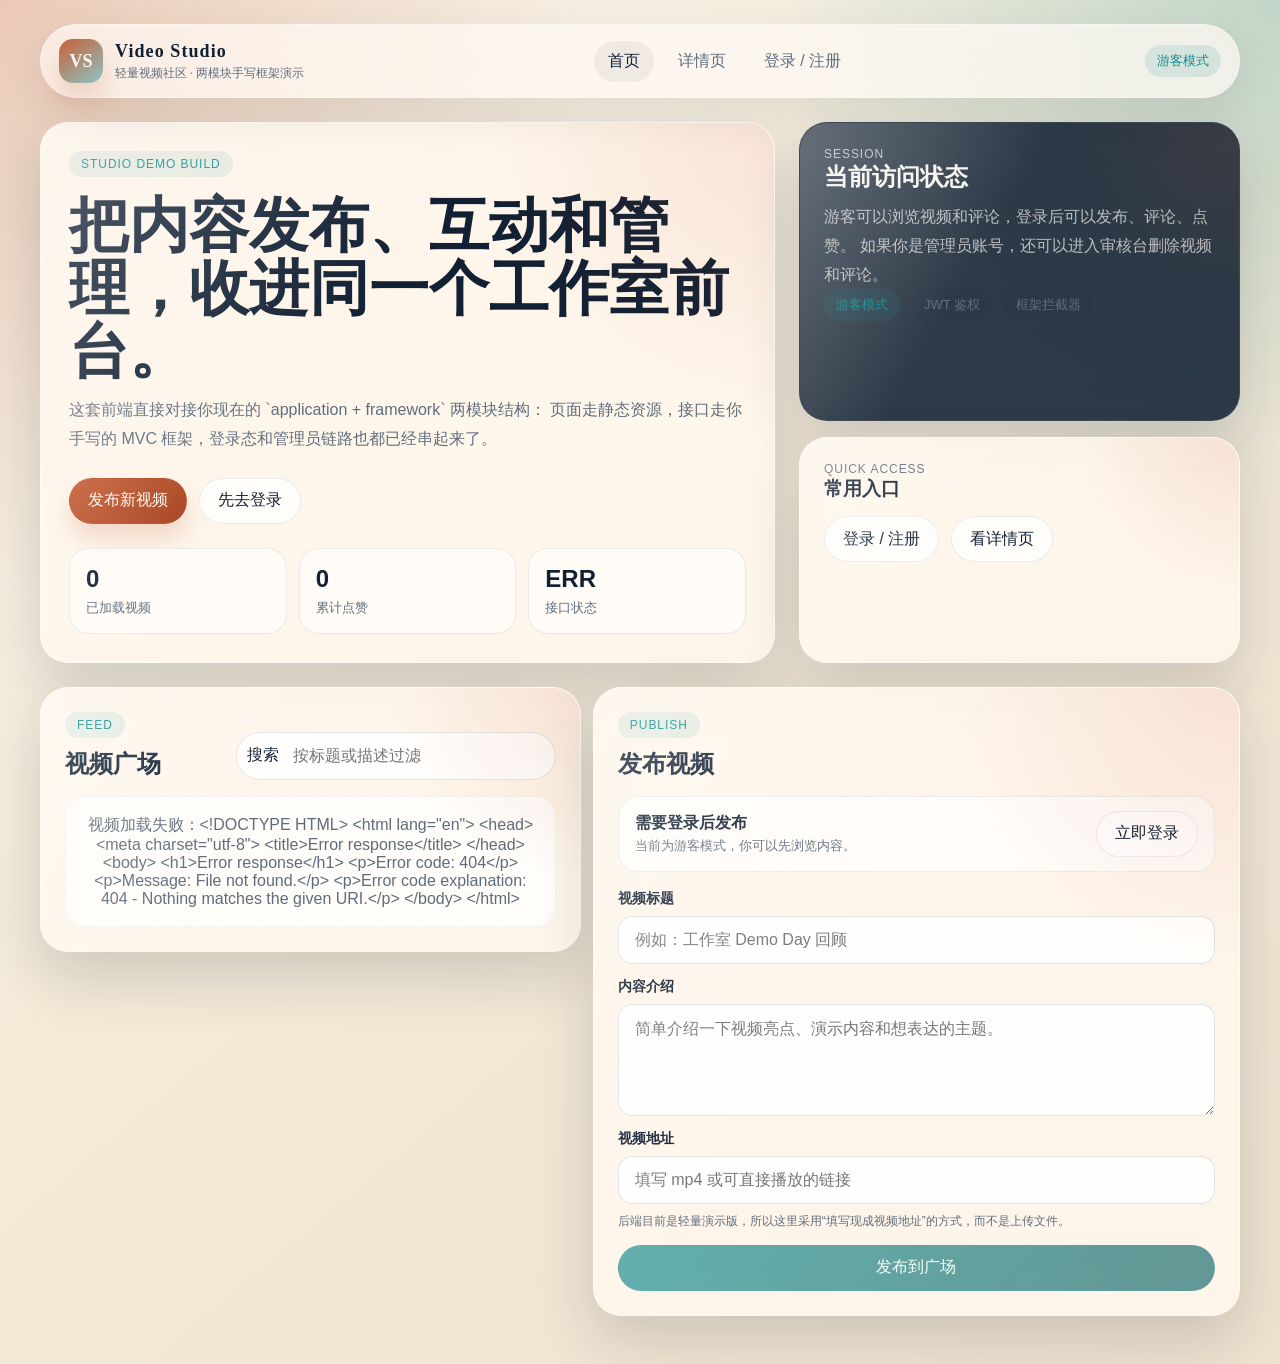
==== application/src/main/webapp/index.html @ 34a75f6a "手写mybatis，springboot，springmvc完成" ====
<!DOCTYPE html>
<html lang="zh-CN">
<head>
    <meta charset="UTF-8">
    <meta name="viewport" content="width=device-width, initial-scale=1.0">
    <title>Video Studio | 创作者工作台</title>
    <link rel="stylesheet" href="./assets/css/app.css">
</head>
<body>
<div class="page-shell">
    <header class="topbar">
        <a class="brand" href="./index.html">
            <div class="brand-mark">VS</div>
            <div class="brand-copy">
                <strong>Video Studio</strong>
                <span>轻量视频社区 · 两模块手写框架演示</span>
            </div>
        </a>
        <nav class="nav-links">
            <a class="nav-link is-active" href="./index.html">首页</a>
            <a class="nav-link" href="./video-detail.html?id=1">详情页</a>
            <a class="nav-link hidden" href="./admin.html" data-admin-only>管理台</a>
            <a class="nav-link" href="./auth.html" data-guest-only>登录 / 注册</a>
        </nav>
        <div class="nav-actions">
            <span class="pill" data-session-label>游客模式</span>
            <button class="btn btn-ghost hidden" type="button" data-logout data-user-only>退出登录</button>
        </div>
    </header>

    <section class="hero">
        <article class="hero-panel">
            <span class="hero-kicker">Studio Demo Build</span>
            <h1>把内容发布、互动和管理，收进同一个工作室前台。</h1>
            <p>
                这套前端直接对接你现在的 `application + framework` 两模块结构：
                页面走静态资源，接口走你手写的 MVC 框架，登录态和管理员链路也都已经串起来了。
            </p>
            <div class="hero-actions">
                <a class="btn btn-primary" href="#publish-panel">发布新视频</a>
                <a class="btn btn-secondary" href="./auth.html" data-guest-only>先去登录</a>
                <a class="btn btn-secondary hidden" href="./admin.html" data-admin-only>进入管理台</a>
            </div>
            <div class="hero-stats">
                <div class="stat-chip">
                    <strong id="hero-video-count">0</strong>
                    <span>已加载视频</span>
                </div>
                <div class="stat-chip">
                    <strong id="hero-like-count">0</strong>
                    <span>累计点赞</span>
                </div>
                <div class="stat-chip">
                    <strong id="hero-health">...</strong>
                    <span>接口状态</span>
                </div>
            </div>
        </article>

        <aside class="hero-side">
            <section class="panel panel-dark">
                <div class="eyebrow">Session</div>
                <h2>当前访问状态</h2>
                <p class="muted">
                    游客可以浏览视频和评论，登录后可以发布、评论、点赞。
                    如果你是管理员账号，还可以进入审核台删除视频和评论。
                </p>
                <div class="tag-row">
                    <span class="pill" data-session-label>游客模式</span>
                    <span class="tag">JWT 鉴权</span>
                    <span class="tag">框架拦截器</span>
                </div>
            </section>

            <section class="panel">
                <div class="eyebrow">Quick Access</div>
                <h3>常用入口</h3>
                <div class="stack-actions" style="margin-top: 14px;">
                    <a class="btn btn-secondary" href="./auth.html">登录 / 注册</a>
                    <a class="btn btn-secondary" href="./video-detail.html?id=1">看详情页</a>
                    <a class="btn btn-secondary hidden" href="./admin.html" data-admin-only>内容审核</a>
                </div>
            </section>
        </aside>
    </section>

    <section class="content-grid columns-2">
        <section class="panel">
            <div class="section-head">
                <div>
                    <span class="section-kicker">Feed</span>
                    <h2>视频广场</h2>
                </div>
                <div class="search-bar" style="min-width: min(100%, 320px);">
                    <span>搜索</span>
                    <input id="search-input" type="text" placeholder="按标题或描述过滤">
                </div>
            </div>
            <div id="video-grid" class="video-grid"></div>
        </section>

        <aside id="publish-panel" class="panel">
            <div class="section-head">
                <div>
                    <span class="section-kicker">Publish</span>
                    <h2>发布视频</h2>
                </div>
            </div>
            <div class="status-banner">
                <div>
                    <strong id="publish-status-title">需要登录后发布</strong>
                    <span id="publish-status-text">当前为游客模式，你可以先浏览内容。</span>
                </div>
                <a class="btn btn-secondary" href="./auth.html" data-guest-only>立即登录</a>
            </div>
            <form id="publish-form" class="field-grid" style="margin-top: 18px;">
                <div class="field">
                    <label for="video-title">视频标题</label>
                    <input id="video-title" name="title" type="text" maxlength="60" placeholder="例如：工作室 Demo Day 回顾">
                </div>
                <div class="field">
                    <label for="video-description">内容介绍</label>
                    <textarea id="video-description" name="description" placeholder="简单介绍一下视频亮点、演示内容和想表达的主题。"></textarea>
                </div>
                <div class="field">
                    <label for="video-url">视频地址</label>
                    <input id="video-url" name="videoUrl" type="url" placeholder="填写 mp4 或可直接播放的链接">
                    <span class="field-hint">后端目前是轻量演示版，所以这里采用“填写现成视频地址”的方式，而不是上传文件。</span>
                </div>
                <button class="btn btn-accent" type="submit">发布到广场</button>
            </form>
        </aside>
    </section>
</div>

<script src="./assets/js/app.js"></script>
<script>
    (function () {
        const state = {
            videos: []
        };

        const videoGrid = document.getElementById("video-grid");
        const searchInput = document.getElementById("search-input");
        const publishForm = document.getElementById("publish-form");

        function renderVideoList() {
            const keyword = searchInput.value.trim().toLowerCase();
            const filtered = state.videos.filter(function (video) {
                const title = String(video.title || "").toLowerCase();
                const description = String(video.description || "").toLowerCase();
                return !keyword || title.includes(keyword) || description.includes(keyword);
            });

            document.getElementById("hero-video-count").textContent = filtered.length;
            document.getElementById("hero-like-count").textContent = filtered.reduce(function (sum, item) {
                return sum + Number(item.likeCount || 0);
            }, 0);

            if (!filtered.length) {
                videoGrid.innerHTML = '<div class="empty-state">没有匹配到视频，换个关键词试试。</div>';
                return;
            }

            videoGrid.innerHTML = filtered.map(function (video, index) {
                return '' +
                    '<article class="video-card">' +
                    '  <div class="video-cover"><span>Scene ' + String(index + 1).padStart(2, "0") + '</span></div>' +
                    '  <div class="video-body">' +
                    '    <h3 class="video-title">' + StudioApp.escapeHtml(video.title || "未命名视频") + '</h3>' +
                    '    <p class="video-desc">' + StudioApp.escapeHtml(video.description || "创作者暂时没有补充介绍。") + '</p>' +
                    '    <div class="meta-row" style="margin-top: 14px;">' +
                    '      <span class="tag">UP #' + StudioApp.escapeHtml(video.uploaderId || "-") + '</span>' +
                    '      <span class="tag">点赞 ' + StudioApp.formatCount(video.likeCount) + '</span>' +
                    '    </div>' +
                    '    <div class="video-footer">' +
                    '      <span class="metric">ID ' + StudioApp.escapeHtml(video.id) + '</span>' +
                    '      <a class="btn btn-secondary" href="./video-detail.html?id=' + encodeURIComponent(video.id) + '">查看详情</a>' +
                    '    </div>' +
                    '  </div>' +
                    '</article>';
            }).join("");
        }

        async function loadVideos() {
            videoGrid.innerHTML = '<div class="empty-state">正在载入视频列表...</div>';
            try {
                const videos = await StudioApp.request("api/videos/list");
                state.videos = Array.isArray(videos) ? videos : [];
                renderVideoList();
            } catch (error) {
                videoGrid.innerHTML = '<div class="empty-state">视频加载失败：' + StudioApp.escapeHtml(error.message) + '</div>';
            }
        }

        async function pingServer() {
            try {
                await StudioApp.request("api/system/ping");
                document.getElementById("hero-health").textContent = "OK";
            } catch (error) {
                document.getElementById("hero-health").textContent = "ERR";
            }
        }

        function syncPublishState() {
            const loggedIn = StudioApp.isLoggedIn();
            document.getElementById("publish-status-title").textContent = loggedIn ? "已登录，可直接发布" : "需要登录后发布";
            document.getElementById("publish-status-text").textContent = loggedIn
                ? "表单提交后会走你手写框架里的 /api/videos/publish 接口。"
                : "当前为游客模式，你可以先浏览内容。";
            Array.from(publishForm.elements).forEach(function (element) {
                if (element.tagName === "BUTTON") {
                    return;
                }
                element.disabled = !loggedIn;
            });
            publishForm.querySelector("button").disabled = !loggedIn;
        }

        publishForm.addEventListener("submit", async function (event) {
            event.preventDefault();
            if (!StudioApp.requireLogin("auth.html")) {
                return;
            }

            const submitButton = publishForm.querySelector("button");
            submitButton.disabled = true;
            submitButton.textContent = "发布中...";

            try {
                const formData = new FormData(publishForm);
                await StudioApp.request("api/videos/publish", {
                    method: "POST",
                    form: {
                        title: formData.get("title"),
                        description: formData.get("description"),
                        videoUrl: formData.get("videoUrl")
                    }
                });
                publishForm.reset();
                StudioApp.showToast("视频已发布到广场", "success");
                await loadVideos();
            } catch (error) {
                StudioApp.showToast(error.message, "error");
            } finally {
                submitButton.disabled = false;
                submitButton.textContent = "发布到广场";
            }
        });

        searchInput.addEventListener("input", renderVideoList);

        StudioApp.attachSessionUi();
        StudioApp.mountLogout();
        syncPublishState();
        loadVideos();
        pingServer();
    }());
</script>
</body>
</html>
---- application/src/main/webapp/assets/css/app.css ----
:root {
    --bg-ink: #0d1b2a;
    --bg-deep: #132238;
    --bg-soft: #f5efe4;
    --surface: rgba(255, 248, 237, 0.88);
    --surface-strong: rgba(255, 255, 255, 0.95);
    --surface-dark: rgba(14, 30, 48, 0.86);
    --line: rgba(16, 33, 52, 0.12);
    --line-strong: rgba(16, 33, 52, 0.2);
    --brand: #c45b31;
    --brand-strong: #a5401d;
    --accent: #0f8b8d;
    --accent-soft: #dbf5f5;
    --success: #157347;
    --danger: #ba3b46;
    --text: #112033;
    --text-muted: #5f6c7b;
    --shadow: 0 24px 60px rgba(13, 27, 42, 0.16);
    --radius-xl: 28px;
    --radius-lg: 20px;
    --radius-md: 14px;
    --radius-sm: 10px;
}

* {
    box-sizing: border-box;
}

html {
    scroll-behavior: smooth;
}

body {
    margin: 0;
    min-height: 100vh;
    color: var(--text);
    background:
        radial-gradient(circle at top left, rgba(196, 91, 49, 0.28), transparent 32%),
        radial-gradient(circle at top right, rgba(15, 139, 141, 0.22), transparent 28%),
        linear-gradient(140deg, #f8f4ea 0%, #f3ead8 44%, #efe2cf 100%);
    font-family: "Trebuchet MS", "Microsoft YaHei", "PingFang SC", sans-serif;
}

a {
    color: inherit;
    text-decoration: none;
}

button,
input,
textarea,
select {
    font: inherit;
}

button {
    cursor: pointer;
    border: 0;
}

img,
video {
    max-width: 100%;
    display: block;
}

.page-shell {
    width: min(1200px, calc(100% - 32px));
    margin: 0 auto;
    padding: 24px 0 48px;
}

.topbar {
    position: sticky;
    top: 16px;
    z-index: 10;
    display: flex;
    align-items: center;
    justify-content: space-between;
    gap: 16px;
    padding: 14px 18px;
    margin-bottom: 24px;
    border: 1px solid rgba(255, 255, 255, 0.4);
    border-radius: 999px;
    background: rgba(255, 250, 244, 0.72);
    backdrop-filter: blur(16px);
    box-shadow: 0 16px 40px rgba(13, 27, 42, 0.08);
}

.brand {
    display: flex;
    align-items: center;
    gap: 12px;
    font-family: "Georgia", "STZhongsong", serif;
}

.brand-mark {
    width: 44px;
    height: 44px;
    border-radius: 14px;
    background:
        linear-gradient(145deg, rgba(196, 91, 49, 0.96), rgba(122, 188, 190, 0.86));
    color: #fff7ef;
    display: grid;
    place-items: center;
    font-size: 18px;
    font-weight: 700;
    box-shadow: 0 16px 28px rgba(196, 91, 49, 0.22);
}

.brand-copy strong {
    display: block;
    font-size: 18px;
    letter-spacing: 0.06em;
}

.brand-copy span {
    display: block;
    margin-top: 3px;
    color: var(--text-muted);
    font-size: 12px;
}

.nav-links,
.nav-actions {
    display: flex;
    align-items: center;
    gap: 10px;
    flex-wrap: wrap;
}

.nav-link {
    padding: 10px 14px;
    border-radius: 999px;
    color: var(--text-muted);
    transition: all 0.25s ease;
}

.nav-link:hover,
.nav-link.is-active {
    color: var(--text);
    background: rgba(17, 32, 51, 0.06);
}

.hero {
    display: grid;
    grid-template-columns: minmax(0, 1.25fr) minmax(320px, 0.75fr);
    gap: 24px;
    margin-bottom: 24px;
}

.hero-panel,
.panel {
    position: relative;
    overflow: hidden;
    border: 1px solid rgba(255, 255, 255, 0.45);
    border-radius: var(--radius-xl);
    background: var(--surface);
    box-shadow: var(--shadow);
}

.hero-panel {
    padding: 28px;
}

.hero-panel::before,
.panel::before,
.auth-card::before {
    content: "";
    position: absolute;
    inset: 0;
    pointer-events: none;
    background:
        linear-gradient(120deg, rgba(255, 255, 255, 0.28), transparent 42%),
        radial-gradient(circle at top right, rgba(196, 91, 49, 0.12), transparent 32%);
}

.hero-kicker,
.section-kicker {
    display: inline-flex;
    align-items: center;
    gap: 8px;
    padding: 6px 12px;
    border-radius: 999px;
    background: rgba(15, 139, 141, 0.1);
    color: var(--accent);
    font-size: 12px;
    letter-spacing: 0.08em;
    text-transform: uppercase;
}

.hero h1 {
    margin: 18px 0 12px;
    font-family: "Georgia", "STZhongsong", serif;
    font-size: clamp(34px, 5vw, 60px);
    line-height: 1.05;
}

.hero p {
    margin: 0;
    max-width: 44rem;
    color: var(--text-muted);
    font-size: 16px;
    line-height: 1.8;
}

.hero-actions,
.inline-actions,
.stack-actions {
    display: flex;
    align-items: center;
    gap: 12px;
    flex-wrap: wrap;
}

.hero-actions {
    margin-top: 24px;
}

.hero-stats {
    display: grid;
    grid-template-columns: repeat(3, minmax(0, 1fr));
    gap: 12px;
    margin-top: 24px;
}

.stat-chip,
.mini-card,
.metric-card {
    padding: 16px;
    border-radius: var(--radius-lg);
    background: rgba(255, 255, 255, 0.62);
    border: 1px solid rgba(17, 32, 51, 0.08);
}

.stat-chip strong,
.metric-card strong {
    display: block;
    font-size: 24px;
}

.stat-chip span,
.metric-card span,
.mini-card span {
    display: block;
    margin-top: 6px;
    color: var(--text-muted);
    font-size: 13px;
}

.hero-side {
    display: grid;
    gap: 16px;
}

.panel {
    padding: 24px;
}

.panel-dark {
    background: var(--surface-dark);
    color: #f6f3ee;
    border-color: rgba(255, 255, 255, 0.08);
}

.panel-dark .muted,
.panel-dark .eyebrow,
.panel-dark .field-hint {
    color: rgba(246, 243, 238, 0.72);
}

.eyebrow {
    color: var(--text-muted);
    text-transform: uppercase;
    letter-spacing: 0.08em;
    font-size: 12px;
}

.panel h2,
.panel h3,
.auth-card h1,
.auth-card h2 {
    margin: 0 0 10px;
    font-family: "Georgia", "STZhongsong", serif;
}

.muted {
    color: var(--text-muted);
    line-height: 1.7;
}

.btn {
    display: inline-flex;
    align-items: center;
    justify-content: center;
    gap: 8px;
    min-height: 46px;
    padding: 0 18px;
    border-radius: 999px;
    border: 1px solid transparent;
    transition: transform 0.2s ease, box-shadow 0.2s ease, background 0.2s ease;
}

.btn:hover {
    transform: translateY(-1px);
}

.btn-primary {
    color: #fff8f0;
    background: linear-gradient(135deg, var(--brand), var(--brand-strong));
    box-shadow: 0 14px 24px rgba(196, 91, 49, 0.22);
}

.btn-secondary {
    color: var(--text);
    background: rgba(255, 255, 255, 0.75);
    border-color: rgba(17, 32, 51, 0.08);
}

.btn-ghost {
    color: var(--text-muted);
    background: transparent;
    border-color: rgba(17, 32, 51, 0.12);
}

.btn-accent {
    color: #f5ffff;
    background: linear-gradient(135deg, #0f8b8d, #106466);
    box-shadow: 0 14px 24px rgba(15, 139, 141, 0.2);
}

.btn-danger {
    color: #fff7f7;
    background: linear-gradient(135deg, #cf4652, #91242d);
    box-shadow: 0 14px 24px rgba(186, 59, 70, 0.2);
}

.btn:disabled {
    opacity: 0.65;
    cursor: not-allowed;
    transform: none;
    box-shadow: none;
}

.tag-row,
.meta-row,
.toolbar,
.split-row,
.content-grid,
.stats-grid,
.admin-grid,
.comment-toolbar {
    display: flex;
    gap: 12px;
    flex-wrap: wrap;
}

.tag {
    display: inline-flex;
    align-items: center;
    gap: 6px;
    padding: 7px 12px;
    border-radius: 999px;
    background: rgba(17, 32, 51, 0.06);
    color: var(--text-muted);
    font-size: 13px;
}

.pill {
    display: inline-flex;
    align-items: center;
    gap: 8px;
    padding: 7px 12px;
    border-radius: 999px;
    background: rgba(15, 139, 141, 0.12);
    color: var(--accent);
    font-size: 13px;
}

.pill.admin {
    background: rgba(196, 91, 49, 0.12);
    color: var(--brand-strong);
}

.section-head {
    display: flex;
    align-items: end;
    justify-content: space-between;
    gap: 16px;
    margin-bottom: 16px;
}

.section-head h2,
.section-head h3 {
    margin: 10px 0 0;
}

.content-grid {
    align-items: start;
}

.content-grid.columns-2 > *:first-child {
    flex: 1.2 1 0;
}

.content-grid.columns-2 > *:last-child {
    flex: 0.8 1 320px;
}

.video-grid {
    display: grid;
    grid-template-columns: repeat(auto-fit, minmax(250px, 1fr));
    gap: 16px;
}

.video-card,
.comment-card,
.admin-item,
.empty-state {
    border-radius: var(--radius-lg);
    background: rgba(255, 255, 255, 0.74);
    border: 1px solid rgba(17, 32, 51, 0.08);
}

.video-card {
    overflow: hidden;
}

.video-cover {
    height: 170px;
    padding: 18px;
    display: flex;
    align-items: end;
    background:
        linear-gradient(145deg, rgba(196, 91, 49, 0.95), rgba(15, 139, 141, 0.78)),
        linear-gradient(180deg, transparent, rgba(13, 27, 42, 0.36));
    color: #fff8f0;
}

.video-cover span {
    display: inline-flex;
    padding: 6px 10px;
    border-radius: 999px;
    background: rgba(255, 255, 255, 0.14);
    backdrop-filter: blur(6px);
    font-size: 12px;
    letter-spacing: 0.06em;
}

.video-body,
.comment-body,
.admin-body,
.empty-state {
    padding: 18px;
}

.video-title,
.comment-title,
.admin-title {
    margin: 0;
    font-size: 20px;
    line-height: 1.3;
}

.video-desc,
.comment-text,
.admin-desc {
    margin: 10px 0 0;
    color: var(--text-muted);
    line-height: 1.75;
    min-height: 3.5em;
}

.video-footer,
.comment-footer,
.admin-footer {
    display: flex;
    align-items: center;
    justify-content: space-between;
    gap: 10px;
    margin-top: 16px;
    flex-wrap: wrap;
}

.metric {
    display: inline-flex;
    align-items: center;
    gap: 6px;
    color: var(--text-muted);
    font-size: 13px;
}

.field-grid {
    display: grid;
    gap: 14px;
}

.field-grid.two-col {
    grid-template-columns: repeat(2, minmax(0, 1fr));
}

.field {
    display: grid;
    gap: 8px;
}

.field label {
    font-weight: 600;
    font-size: 14px;
}

.field input,
.field textarea,
.field select {
    width: 100%;
    padding: 14px 16px;
    border: 1px solid rgba(17, 32, 51, 0.12);
    border-radius: var(--radius-md);
    background: rgba(255, 255, 255, 0.86);
    color: var(--text);
    outline: none;
    transition: border-color 0.2s ease, box-shadow 0.2s ease, background 0.2s ease;
}

.field textarea {
    min-height: 112px;
    resize: vertical;
}

.field input:focus,
.field textarea:focus,
.field select:focus {
    border-color: rgba(15, 139, 141, 0.58);
    box-shadow: 0 0 0 4px rgba(15, 139, 141, 0.12);
    background: #fff;
}

.field-hint {
    color: var(--text-muted);
    font-size: 12px;
    line-height: 1.6;
}

.search-bar {
    display: flex;
    align-items: center;
    gap: 10px;
    padding: 8px 10px;
    border-radius: 999px;
    border: 1px solid rgba(17, 32, 51, 0.1);
    background: rgba(255, 255, 255, 0.84);
}

.search-bar input {
    flex: 1;
    border: 0;
    background: transparent;
    outline: none;
    padding: 6px 4px;
}

.video-stage {
    border-radius: var(--radius-xl);
    overflow: hidden;
    border: 1px solid rgba(255, 255, 255, 0.34);
    background: #091522;
    box-shadow: var(--shadow);
}

.video-stage video {
    width: 100%;
    min-height: 260px;
    background: #08111b;
}

.video-info {
    padding: 22px;
    background: linear-gradient(180deg, rgba(10, 24, 38, 0.96), rgba(16, 32, 51, 0.92));
    color: #f6f3ee;
}

.video-info .muted {
    color: rgba(246, 243, 238, 0.74);
}

.comment-list,
.admin-list {
    display: grid;
    gap: 14px;
}

.comment-card {
    position: relative;
    overflow: hidden;
}

.comment-card::after {
    content: "";
    position: absolute;
    inset: auto auto 0 0;
    width: 100%;
    height: 4px;
    background: linear-gradient(90deg, rgba(196, 91, 49, 0.75), rgba(15, 139, 141, 0.62));
}

.comment-author {
    display: flex;
    align-items: center;
    gap: 12px;
}

.avatar {
    width: 42px;
    height: 42px;
    border-radius: 14px;
    display: grid;
    place-items: center;
    color: #fff9f1;
    background: linear-gradient(145deg, #c45b31, #106466);
    font-weight: 700;
}

.auth-page {
    min-height: 100vh;
    display: grid;
    place-items: center;
    padding: 24px;
}

.auth-layout {
    width: min(1120px, 100%);
    display: grid;
    grid-template-columns: minmax(0, 1fr) minmax(380px, 460px);
    gap: 24px;
    align-items: stretch;
}

.auth-intro,
.auth-card {
    position: relative;
    overflow: hidden;
    border-radius: 32px;
    border: 1px solid rgba(255, 255, 255, 0.42);
    box-shadow: var(--shadow);
}

.auth-intro {
    padding: 32px;
    background:
        radial-gradient(circle at top right, rgba(196, 91, 49, 0.4), transparent 26%),
        linear-gradient(145deg, rgba(8, 24, 38, 0.96), rgba(14, 42, 58, 0.94));
    color: #f6f3ee;
}

.auth-intro h1 {
    margin: 18px 0 10px;
    font-size: clamp(34px, 5vw, 58px);
    line-height: 1.05;
}

.auth-intro p {
    max-width: 34rem;
    color: rgba(246, 243, 238, 0.78);
    line-height: 1.85;
}

.auth-card {
    padding: 28px;
    background: rgba(255, 249, 240, 0.92);
}

.tab-row {
    display: flex;
    gap: 8px;
    padding: 6px;
    border-radius: 999px;
    background: rgba(17, 32, 51, 0.06);
    margin-bottom: 18px;
}

.tab-btn {
    flex: 1;
    min-height: 44px;
    border-radius: 999px;
    background: transparent;
    color: var(--text-muted);
}

.tab-btn.is-active {
    color: var(--text);
    background: #fff;
    box-shadow: 0 8px 20px rgba(13, 27, 42, 0.08);
}

.form-panel {
    display: none;
}

.form-panel.is-active {
    display: block;
}

.empty-state {
    text-align: center;
    color: var(--text-muted);
    border-style: dashed;
}

.status-banner {
    display: flex;
    align-items: center;
    justify-content: space-between;
    gap: 12px;
    padding: 14px 16px;
    border-radius: var(--radius-lg);
    background: rgba(255, 255, 255, 0.72);
    border: 1px solid rgba(17, 32, 51, 0.08);
}

.status-banner strong {
    display: block;
}

.status-banner span {
    display: block;
    margin-top: 3px;
    color: var(--text-muted);
    font-size: 13px;
}

.toast-stack {
    position: fixed;
    right: 18px;
    bottom: 18px;
    z-index: 50;
    display: grid;
    gap: 10px;
}

.toast {
    min-width: 240px;
    max-width: 360px;
    padding: 14px 16px;
    border-radius: 16px;
    color: #fff8f0;
    background: rgba(16, 32, 51, 0.92);
    box-shadow: 0 20px 40px rgba(13, 27, 42, 0.28);
    animation: toast-rise 0.25s ease;
}

.toast.success {
    background: rgba(21, 115, 71, 0.92);
}

.toast.error {
    background: rgba(186, 59, 70, 0.94);
}

@keyframes toast-rise {
    from {
        opacity: 0;
        transform: translateY(8px);
    }
    to {
        opacity: 1;
        transform: translateY(0);
    }
}

.hidden {
    display: none !important;
}

@media (max-width: 980px) {
    .hero,
    .auth-layout,
    .content-grid.columns-2 {
        grid-template-columns: 1fr;
    }

    .hero-stats,
    .field-grid.two-col,
    .stats-grid {
        grid-template-columns: 1fr;
    }

    .topbar {
        position: static;
        border-radius: 24px;
    }
}

@media (max-width: 720px) {
    .page-shell {
        width: min(100% - 20px, 100%);
        padding-top: 16px;
    }

    .topbar,
    .section-head,
    .status-banner,
    .video-footer,
    .comment-footer,
    .admin-footer {
        flex-direction: column;
        align-items: stretch;
    }

    .hero-panel,
    .panel,
    .auth-intro,
    .auth-card {
        padding: 20px;
    }

    .hero h1,
    .auth-intro h1 {
        font-size: 34px;
    }
}
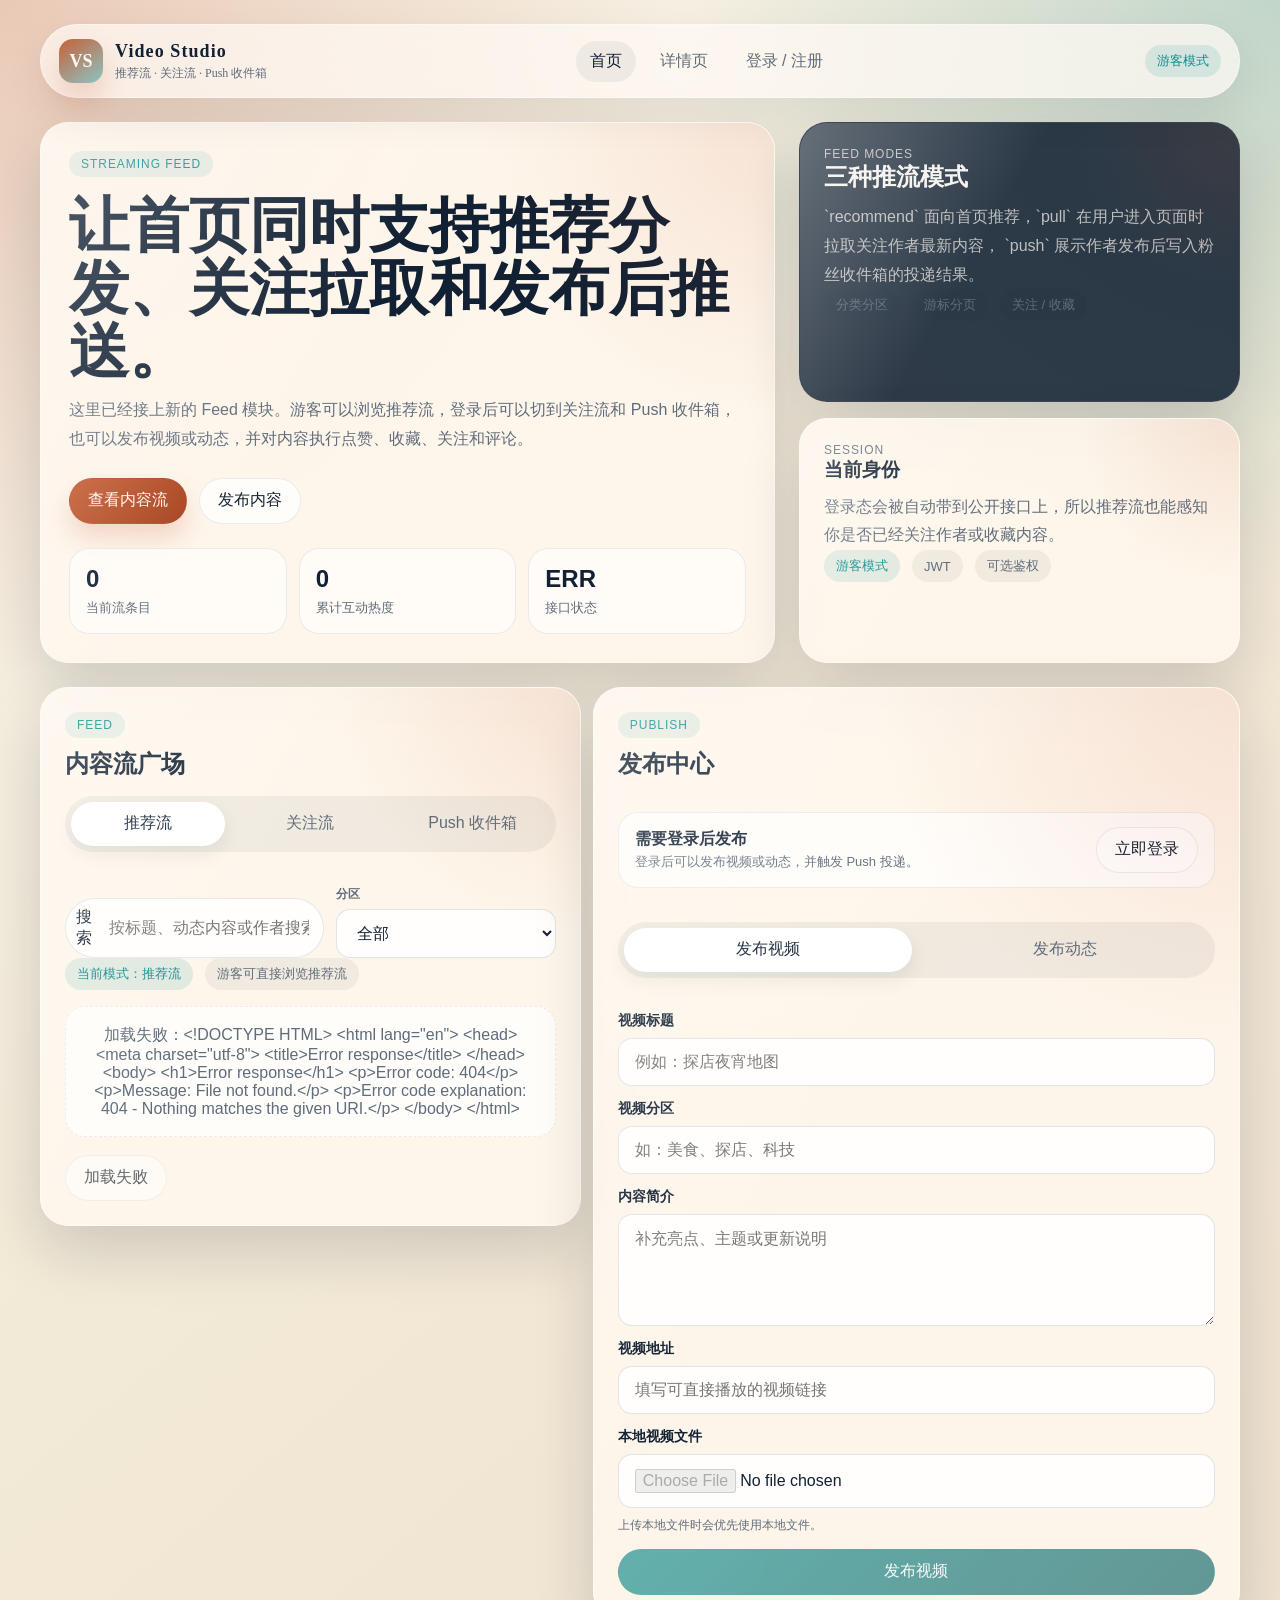
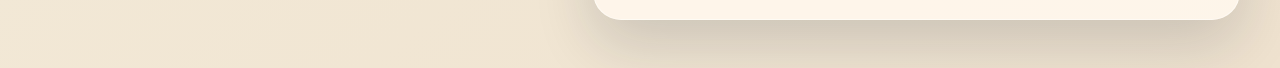
==== commit ca3fc937: "大概完成，还要打磨" ====
--- a/application/src/main/webapp/index.html
+++ b/application/src/main/webapp/index.html
@@ -3,7 +3,7 @@
 <head>
     <meta charset="UTF-8">
     <meta name="viewport" content="width=device-width, initial-scale=1.0">
-    <title>Video Studio | 创作者工作台</title>
+    <title>Video Studio | Feed 推流首页</title>
     <link rel="stylesheet" href="./assets/css/app.css">
 </head>
 <body>
@@ -13,12 +13,12 @@
             <div class="brand-mark">VS</div>
             <div class="brand-copy">
                 <strong>Video Studio</strong>
-                <span>轻量视频社区 · 两模块手写框架演示</span>
+                <span>推荐流 · 关注流 · Push 收件箱</span>
             </div>
         </a>
         <nav class="nav-links">
             <a class="nav-link is-active" href="./index.html">首页</a>
-            <a class="nav-link" href="./video-detail.html?id=1">详情页</a>
+            <a class="nav-link" href="./video-detail.html?id=1&type=video">详情页</a>
             <a class="nav-link hidden" href="./admin.html" data-admin-only>管理台</a>
             <a class="nav-link" href="./auth.html" data-guest-only>登录 / 注册</a>
         </nav>
@@ -30,25 +30,24 @@
 
     <section class="hero">
         <article class="hero-panel">
-            <span class="hero-kicker">Studio Demo Build</span>
-            <h1>把内容发布、互动和管理，收进同一个工作室前台。</h1>
+            <span class="hero-kicker">Streaming Feed</span>
+            <h1>让首页同时支持推荐分发、关注拉取和发布后推送。</h1>
             <p>
-                这套前端直接对接你现在的 `application + framework` 两模块结构：
-                页面走静态资源，接口走你手写的 MVC 框架，登录态和管理员链路也都已经串起来了。
+                这里已经接上新的 Feed 模块。游客可以浏览推荐流，登录后可以切到关注流和 Push 收件箱，
+                也可以发布视频或动态，并对内容执行点赞、收藏、关注和评论。
             </p>
             <div class="hero-actions">
-                <a class="btn btn-primary" href="#publish-panel">发布新视频</a>
-                <a class="btn btn-secondary" href="./auth.html" data-guest-only>先去登录</a>
-                <a class="btn btn-secondary hidden" href="./admin.html" data-admin-only>进入管理台</a>
+                <a class="btn btn-primary" href="#feed-panel">查看内容流</a>
+                <a class="btn btn-secondary" href="#publish-panel">发布内容</a>
             </div>
             <div class="hero-stats">
                 <div class="stat-chip">
-                    <strong id="hero-video-count">0</strong>
-                    <span>已加载视频</span>
+                    <strong id="hero-feed-count">0</strong>
+                    <span>当前流条目</span>
                 </div>
                 <div class="stat-chip">
                     <strong id="hero-like-count">0</strong>
-                    <span>累计点赞</span>
+                    <span>累计互动热度</span>
                 </div>
                 <div class="stat-chip">
                     <strong id="hero-health">...</strong>
@@ -59,76 +58,138 @@
 
         <aside class="hero-side">
             <section class="panel panel-dark">
+                <div class="eyebrow">Feed Modes</div>
+                <h2>三种推流模式</h2>
+                <p class="muted">
+                    `recommend` 面向首页推荐，`pull` 在用户进入页面时拉取关注作者最新内容，
+                    `push` 展示作者发布后写入粉丝收件箱的投递结果。
+                </p>
+                <div class="tag-row">
+                    <span class="tag">分类分区</span>
+                    <span class="tag">游标分页</span>
+                    <span class="tag">关注 / 收藏</span>
+                </div>
+            </section>
+
+            <section class="panel">
                 <div class="eyebrow">Session</div>
-                <h2>当前访问状态</h2>
+                <h3>当前身份</h3>
                 <p class="muted">
-                    游客可以浏览视频和评论，登录后可以发布、评论、点赞。
-                    如果你是管理员账号，还可以进入审核台删除视频和评论。
+                    登录态会被自动带到公开接口上，所以推荐流也能感知你是否已经关注作者或收藏内容。
                 </p>
                 <div class="tag-row">
                     <span class="pill" data-session-label>游客模式</span>
-                    <span class="tag">JWT 鉴权</span>
-                    <span class="tag">框架拦截器</span>
-                </div>
-            </section>
-
-            <section class="panel">
-                <div class="eyebrow">Quick Access</div>
-                <h3>常用入口</h3>
-                <div class="stack-actions" style="margin-top: 14px;">
-                    <a class="btn btn-secondary" href="./auth.html">登录 / 注册</a>
-                    <a class="btn btn-secondary" href="./video-detail.html?id=1">看详情页</a>
-                    <a class="btn btn-secondary hidden" href="./admin.html" data-admin-only>内容审核</a>
+                    <span class="tag">JWT</span>
+                    <span class="tag">可选鉴权</span>
                 </div>
             </section>
         </aside>
     </section>
 
     <section class="content-grid columns-2">
-        <section class="panel">
+        <section id="feed-panel" class="panel">
             <div class="section-head">
                 <div>
                     <span class="section-kicker">Feed</span>
-                    <h2>视频广场</h2>
-                </div>
-                <div class="search-bar" style="min-width: min(100%, 320px);">
-                    <span>搜索</span>
-                    <input id="search-input" type="text" placeholder="按标题或描述过滤">
-                </div>
-            </div>
-            <div id="video-grid" class="video-grid"></div>
+                    <h2>内容流广场</h2>
+                </div>
+            </div>
+            <div class="feed-toolbar">
+                <div class="tab-row mode-switch">
+                    <button class="tab-btn is-active" type="button" data-feed-mode="recommend">推荐流</button>
+                    <button class="tab-btn" type="button" data-feed-mode="pull">关注流</button>
+                    <button class="tab-btn" type="button" data-feed-mode="push">Push 收件箱</button>
+                </div>
+                <div class="feed-filter-row">
+                    <div class="search-bar">
+                        <span>搜索</span>
+                        <input id="search-input" type="text" placeholder="按标题、动态内容或作者搜索">
+                    </div>
+                    <div class="field compact-field">
+                        <label for="category-filter">分区</label>
+                        <select id="category-filter"></select>
+                    </div>
+                </div>
+            </div>
+            <div class="tag-row" style="margin-bottom: 16px;">
+                <span class="pill" id="feed-mode-label">当前模式：推荐流</span>
+                <span class="tag" id="feed-tip">游客可直接浏览推荐流</span>
+            </div>
+            <div id="feed-grid" class="video-grid"></div>
+            <div class="inline-actions" style="margin-top: 18px;">
+                <button id="load-more-btn" class="btn btn-secondary" type="button">加载更多</button>
+            </div>
         </section>
 
-        <aside id="publish-panel" class="panel">
+        <aside id="publish-panel" class="panel panel-stack">
             <div class="section-head">
                 <div>
                     <span class="section-kicker">Publish</span>
-                    <h2>发布视频</h2>
+                    <h2>发布中心</h2>
                 </div>
             </div>
             <div class="status-banner">
                 <div>
                     <strong id="publish-status-title">需要登录后发布</strong>
-                    <span id="publish-status-text">当前为游客模式，你可以先浏览内容。</span>
+                    <span id="publish-status-text">登录后可以发布视频或动态，并触发 Push 投递。</span>
                 </div>
                 <a class="btn btn-secondary" href="./auth.html" data-guest-only>立即登录</a>
             </div>
-            <form id="publish-form" class="field-grid" style="margin-top: 18px;">
+
+            <div class="tab-row composer-switch" style="margin-top: 18px;">
+                <button class="tab-btn is-active" type="button" data-composer-target="video">发布视频</button>
+                <button class="tab-btn" type="button" data-composer-target="dynamic">发布动态</button>
+            </div>
+
+            <form id="video-form" class="field-grid composer-panel is-active" enctype="multipart/form-data">
                 <div class="field">
                     <label for="video-title">视频标题</label>
-                    <input id="video-title" name="title" type="text" maxlength="60" placeholder="例如：工作室 Demo Day 回顾">
-                </div>
-                <div class="field">
-                    <label for="video-description">内容介绍</label>
-                    <textarea id="video-description" name="description" placeholder="简单介绍一下视频亮点、演示内容和想表达的主题。"></textarea>
+                    <input id="video-title" name="title" type="text" maxlength="60" placeholder="例如：探店夜宵地图">
+                </div>
+                <div class="field">
+                    <label for="video-category">视频分区</label>
+                    <input id="video-category" name="category" type="text" list="category-suggestions" placeholder="如：美食、探店、科技">
+                </div>
+                <div class="field">
+                    <label for="video-description">内容简介</label>
+                    <textarea id="video-description" name="description" placeholder="补充亮点、主题或更新说明"></textarea>
                 </div>
                 <div class="field">
                     <label for="video-url">视频地址</label>
-                    <input id="video-url" name="videoUrl" type="url" placeholder="填写 mp4 或可直接播放的链接">
-                    <span class="field-hint">后端目前是轻量演示版，所以这里采用“填写现成视频地址”的方式，而不是上传文件。</span>
-                </div>
-                <button class="btn btn-accent" type="submit">发布到广场</button>
+                    <input id="video-url" name="videoUrl" type="url" placeholder="填写可直接播放的视频链接">
+                </div>
+                <div class="field">
+                    <label for="video-file">本地视频文件</label>
+                    <input id="video-file" name="videoFile" type="file" accept="video/mp4,video/webm,video/ogg,video/quicktime,.mp4,.webm,.ogg,.mov">
+                    <span class="field-hint">上传本地文件时会优先使用本地文件。</span>
+                </div>
+                <button class="btn btn-accent" type="submit">发布视频</button>
             </form>
+
+            <form id="dynamic-form" class="field-grid composer-panel">
+                <div class="field">
+                    <label for="dynamic-category">动态分区</label>
+                    <input id="dynamic-category" name="category" type="text" list="category-suggestions" placeholder="如：科技、校园、生活">
+                </div>
+                <div class="field">
+                    <label for="dynamic-content">动态内容</label>
+                    <textarea id="dynamic-content" name="content" placeholder="写下今天的更新、预告或观点"></textarea>
+                </div>
+                <div class="field">
+                    <label for="dynamic-media-url">媒体地址</label>
+                    <input id="dynamic-media-url" name="mediaUrl" type="url" placeholder="可选，填写图片或视频链接">
+                </div>
+                <button class="btn btn-accent" type="submit">发布动态</button>
+            </form>
+
+            <datalist id="category-suggestions">
+                <option value="美食"></option>
+                <option value="探店"></option>
+                <option value="科技"></option>
+                <option value="生活"></option>
+                <option value="游戏"></option>
+                <option value="校园"></option>
+            </datalist>
         </aside>
     </section>
 </div>
@@ -136,60 +197,168 @@
 <script src="./assets/js/app.js"></script>
 <script>
     (function () {
+        const DEFAULT_CATEGORIES = ["全部", "美食", "探店", "科技", "生活", "游戏", "校园"];
         const state = {
-            videos: []
+            mode: "recommend",
+            items: [],
+            cursorTime: null,
+            cursorId: null,
+            hasMore: true
         };
 
-        const videoGrid = document.getElementById("video-grid");
+        const feedGrid = document.getElementById("feed-grid");
         const searchInput = document.getElementById("search-input");
-        const publishForm = document.getElementById("publish-form");
-
-        function renderVideoList() {
+        const categoryFilter = document.getElementById("category-filter");
+        const loadMoreButton = document.getElementById("load-more-btn");
+        const videoForm = document.getElementById("video-form");
+        const dynamicForm = document.getElementById("dynamic-form");
+
+        function getSelectedCategory() {
+            const value = categoryFilter.value || "";
+            return value === "全部" ? "" : value;
+        }
+
+        function currentFeedDescription() {
+            if (state.mode === "pull") {
+                return "当前模式：关注流";
+            }
+            if (state.mode === "push") {
+                return "当前模式：Push 收件箱";
+            }
+            return "当前模式：推荐流";
+        }
+
+        function currentFeedTip() {
+            if (state.mode === "pull") {
+                return "上线后拉取你关注作者的最新视频与动态";
+            }
+            if (state.mode === "push") {
+                return "作者发布成功后，内容会写入粉丝收件箱";
+            }
+            return "游客可直接浏览推荐流";
+        }
+
+        function syncFeedHeader() {
+            document.getElementById("feed-mode-label").textContent = currentFeedDescription();
+            document.getElementById("feed-tip").textContent = currentFeedTip();
+        }
+
+        function filteredItems() {
             const keyword = searchInput.value.trim().toLowerCase();
-            const filtered = state.videos.filter(function (video) {
-                const title = String(video.title || "").toLowerCase();
-                const description = String(video.description || "").toLowerCase();
-                return !keyword || title.includes(keyword) || description.includes(keyword);
+            return state.items.filter(function (item) {
+                const haystack = [
+                    item.title,
+                    item.description,
+                    item.textContent,
+                    item.authorName,
+                    item.category
+                ].join(" ").toLowerCase();
+                return !keyword || haystack.includes(keyword);
             });
-
-            document.getElementById("hero-video-count").textContent = filtered.length;
-            document.getElementById("hero-like-count").textContent = filtered.reduce(function (sum, item) {
-                return sum + Number(item.likeCount || 0);
+        }
+
+        function renderFeed() {
+            const items = filteredItems();
+            document.getElementById("hero-feed-count").textContent = items.length;
+            document.getElementById("hero-like-count").textContent = items.reduce(function (sum, item) {
+                return sum + Number(item.likeCount || 0) + Number(item.commentCount || 0);
             }, 0);
 
-            if (!filtered.length) {
-                videoGrid.innerHTML = '<div class="empty-state">没有匹配到视频，换个关键词试试。</div>';
-                return;
-            }
-
-            videoGrid.innerHTML = filtered.map(function (video, index) {
-                return '' +
-                    '<article class="video-card">' +
-                    '  <div class="video-cover"><span>Scene ' + String(index + 1).padStart(2, "0") + '</span></div>' +
-                    '  <div class="video-body">' +
-                    '    <h3 class="video-title">' + StudioApp.escapeHtml(video.title || "未命名视频") + '</h3>' +
-                    '    <p class="video-desc">' + StudioApp.escapeHtml(video.description || "创作者暂时没有补充介绍。") + '</p>' +
-                    '    <div class="meta-row" style="margin-top: 14px;">' +
-                    '      <span class="tag">UP #' + StudioApp.escapeHtml(video.uploaderId || "-") + '</span>' +
-                    '      <span class="tag">点赞 ' + StudioApp.formatCount(video.likeCount) + '</span>' +
-                    '    </div>' +
-                    '    <div class="video-footer">' +
-                    '      <span class="metric">ID ' + StudioApp.escapeHtml(video.id) + '</span>' +
-                    '      <a class="btn btn-secondary" href="./video-detail.html?id=' + encodeURIComponent(video.id) + '">查看详情</a>' +
-                    '    </div>' +
-                    '  </div>' +
-                    '</article>';
-            }).join("");
-        }
-
-        async function loadVideos() {
-            videoGrid.innerHTML = '<div class="empty-state">正在载入视频列表...</div>';
+            if (!items.length) {
+                feedGrid.innerHTML = '<div class="empty-state">当前条件下还没有内容，试试切换模式或分区。</div>';
+            } else {
+                feedGrid.innerHTML = items.map(function (item, index) {
+                    const isVideo = item.contentType === "video";
+                    const title = isVideo ? (item.title || "未命名视频") : ("动态更新 #" + String(index + 1).padStart(2, "0"));
+                    const summary = isVideo ? (item.description || "作者还没有补充视频简介。") : (item.textContent || "作者发布了一条新动态。");
+                    const detailHref = "./video-detail.html?type=" + encodeURIComponent(item.contentType) + "&id=" + encodeURIComponent(item.contentId);
+                    return '' +
+                        '<article class="video-card story-card">' +
+                        '  <div class="video-cover"><span>' + (isVideo ? "VIDEO" : "DYNAMIC") + '</span></div>' +
+                        '  <div class="video-body">' +
+                        '    <div class="meta-row">' +
+                        '      <span class="tag">' + StudioApp.escapeHtml(item.category || "未分区") + '</span>' +
+                        '      <span class="tag">作者 ' + StudioApp.escapeHtml(item.authorName || ("#" + item.authorId)) + '</span>' +
+                        '    </div>' +
+                        '    <h3 class="video-title">' + StudioApp.escapeHtml(title) + '</h3>' +
+                        '    <p class="video-desc">' + StudioApp.escapeHtml(summary) + '</p>' +
+                        '    <div class="meta-row" style="margin-top: 14px;">' +
+                        '      <span class="tag">点赞 ' + StudioApp.formatCount(item.likeCount) + '</span>' +
+                        '      <span class="tag">评论 ' + StudioApp.formatCount(item.commentCount) + '</span>' +
+                        '    </div>' +
+                        '    <div class="video-footer">' +
+                        '      <span class="metric">' + StudioApp.escapeHtml(currentFeedDescription().replace("当前模式：", "")) + '</span>' +
+                        '      <div class="feed-actions">' +
+                        '        <button class="btn btn-ghost" type="button" data-follow-id="' + StudioApp.escapeHtml(item.authorId) + '">' + (item.followed ? "已关注" : "关注作者") + '</button>' +
+                        '        <button class="btn btn-secondary" type="button" data-favorite-type="' + (isVideo ? StudioApp.FAVORITE_TARGET.VIDEO : StudioApp.FAVORITE_TARGET.DYNAMIC) + '" data-favorite-id="' + StudioApp.escapeHtml(item.contentId) + '">' + (item.favorited ? "已收藏" : "收藏") + '</button>' +
+                        '        <a class="btn btn-secondary" href="' + detailHref + '">查看详情</a>' +
+                        '      </div>' +
+                        '    </div>' +
+                        '  </div>' +
+                        '</article>';
+                }).join("");
+            }
+
+            loadMoreButton.disabled = !state.hasMore;
+            loadMoreButton.textContent = state.hasMore ? "加载更多" : "没有更多内容了";
+        }
+
+        async function loadCategories() {
             try {
-                const videos = await StudioApp.request("api/videos/list");
-                state.videos = Array.isArray(videos) ? videos : [];
-                renderVideoList();
+                const remoteCategories = await StudioApp.request("api/feed/categories");
+                const values = DEFAULT_CATEGORIES.concat(Array.isArray(remoteCategories) ? remoteCategories : [])
+                    .filter(function (value, index, list) {
+                        return value && list.indexOf(value) === index;
+                    });
+                categoryFilter.innerHTML = values.map(function (value) {
+                    return '<option value="' + StudioApp.escapeHtml(value) + '">' + StudioApp.escapeHtml(value) + '</option>';
+                }).join("");
+                categoryFilter.value = "全部";
             } catch (error) {
-                videoGrid.innerHTML = '<div class="empty-state">视频加载失败：' + StudioApp.escapeHtml(error.message) + '</div>';
+                categoryFilter.innerHTML = DEFAULT_CATEGORIES.map(function (value) {
+                    return '<option value="' + StudioApp.escapeHtml(value) + '">' + StudioApp.escapeHtml(value) + '</option>';
+                }).join("");
+                categoryFilter.value = "全部";
+            }
+        }
+
+        async function loadFeed(append) {
+            if (!append) {
+                state.cursorTime = null;
+                state.cursorId = null;
+                state.hasMore = true;
+                feedGrid.innerHTML = '<div class="empty-state">正在加载内容流...</div>';
+            }
+
+            const query = new URLSearchParams({
+                mode: state.mode,
+                pageSize: "10"
+            });
+            const category = getSelectedCategory();
+            if (category) {
+                query.set("category", category);
+            }
+            if (append && state.cursorTime && state.cursorId !== null) {
+                query.set("cursorTime", state.cursorTime);
+                query.set("cursorId", String(state.cursorId));
+            }
+
+            try {
+                const result = await StudioApp.request("api/feed/list?" + query.toString());
+                const items = Array.isArray(result.items) ? result.items : [];
+                state.items = append ? state.items.concat(items) : items;
+                state.cursorTime = result.nextCursorTime || null;
+                state.cursorId = result.nextCursorId ?? null;
+                state.hasMore = items.length > 0;
+                renderFeed();
+            } catch (error) {
+                if (!append) {
+                    state.items = [];
+                    feedGrid.innerHTML = '<div class="empty-state">加载失败：' + StudioApp.escapeHtml(error.message) + '</div>';
+                }
+                state.hasMore = false;
+                loadMoreButton.disabled = true;
+                loadMoreButton.textContent = "加载失败";
             }
         }
 
@@ -206,54 +375,185 @@
             const loggedIn = StudioApp.isLoggedIn();
             document.getElementById("publish-status-title").textContent = loggedIn ? "已登录，可直接发布" : "需要登录后发布";
             document.getElementById("publish-status-text").textContent = loggedIn
-                ? "表单提交后会走你手写框架里的 /api/videos/publish 接口。"
-                : "当前为游客模式，你可以先浏览内容。";
-            Array.from(publishForm.elements).forEach(function (element) {
-                if (element.tagName === "BUTTON") {
+                ? "发布后会触发 Push 写入粉丝收件箱，首页也能切换到 Pull 模式查看。"
+                : "登录后可以发布视频或动态，并触发 Push 投递。";
+            [videoForm, dynamicForm].forEach(function (form) {
+                Array.from(form.elements).forEach(function (element) {
+                    if (element.tagName === "BUTTON") {
+                        return;
+                    }
+                    element.disabled = !loggedIn;
+                });
+                form.querySelector("button").disabled = !loggedIn;
+            });
+        }
+
+        function activateMode(nextMode) {
+            if ((nextMode === "pull" || nextMode === "push") && !StudioApp.isLoggedIn()) {
+                StudioApp.showToast("登录后才能查看关注流和 Push 收件箱", "error");
+                return;
+            }
+            state.mode = nextMode;
+            document.querySelectorAll("[data-feed-mode]").forEach(function (button) {
+                button.classList.toggle("is-active", button.getAttribute("data-feed-mode") === nextMode);
+            });
+            syncFeedHeader();
+            loadFeed(false);
+        }
+
+        document.querySelectorAll("[data-feed-mode]").forEach(function (button) {
+            button.addEventListener("click", function () {
+                activateMode(button.getAttribute("data-feed-mode"));
+            });
+        });
+
+        document.querySelectorAll("[data-composer-target]").forEach(function (button) {
+            button.addEventListener("click", function () {
+                const target = button.getAttribute("data-composer-target");
+                document.querySelectorAll("[data-composer-target]").forEach(function (node) {
+                    node.classList.toggle("is-active", node === button);
+                });
+                document.querySelectorAll(".composer-panel").forEach(function (panel) {
+                    panel.classList.toggle("is-active", panel.id === target + "-form");
+                });
+            });
+        });
+
+        searchInput.addEventListener("input", renderFeed);
+        categoryFilter.addEventListener("change", function () {
+            loadFeed(false);
+        });
+
+        loadMoreButton.addEventListener("click", function () {
+            if (state.hasMore) {
+                loadFeed(true);
+            }
+        });
+
+        feedGrid.addEventListener("click", async function (event) {
+            const followButton = event.target.closest("[data-follow-id]");
+            const favoriteButton = event.target.closest("[data-favorite-id]");
+
+            if (followButton) {
+                if (!StudioApp.requireLogin("auth.html")) {
                     return;
                 }
-                element.disabled = !loggedIn;
-            });
-            publishForm.querySelector("button").disabled = !loggedIn;
-        }
-
-        publishForm.addEventListener("submit", async function (event) {
+                followButton.disabled = true;
+                try {
+                    await StudioApp.request("api/social/follow/toggle", {
+                        method: "POST",
+                        form: {
+                            followeeId: followButton.getAttribute("data-follow-id")
+                        }
+                    });
+                    await loadFeed(false);
+                } catch (error) {
+                    StudioApp.showToast(error.message, "error");
+                } finally {
+                    followButton.disabled = false;
+                }
+                return;
+            }
+
+            if (favoriteButton) {
+                if (!StudioApp.requireLogin("auth.html")) {
+                    return;
+                }
+                favoriteButton.disabled = true;
+                try {
+                    await StudioApp.request("api/social/favorite/toggle", {
+                        method: "POST",
+                        form: {
+                            targetType: favoriteButton.getAttribute("data-favorite-type"),
+                            targetId: favoriteButton.getAttribute("data-favorite-id")
+                        }
+                    });
+                    await loadFeed(false);
+                } catch (error) {
+                    StudioApp.showToast(error.message, "error");
+                } finally {
+                    favoriteButton.disabled = false;
+                }
+            }
+        });
+
+        videoForm.addEventListener("submit", async function (event) {
             event.preventDefault();
             if (!StudioApp.requireLogin("auth.html")) {
                 return;
             }
 
-            const submitButton = publishForm.querySelector("button");
+            const submitButton = videoForm.querySelector("button");
             submitButton.disabled = true;
             submitButton.textContent = "发布中...";
-
             try {
-                const formData = new FormData(publishForm);
-                await StudioApp.request("api/videos/publish", {
-                    method: "POST",
-                    form: {
-                        title: formData.get("title"),
-                        description: formData.get("description"),
-                        videoUrl: formData.get("videoUrl")
-                    }
-                });
-                publishForm.reset();
-                StudioApp.showToast("视频已发布到广场", "success");
-                await loadVideos();
+                const formData = new FormData(videoForm);
+                const selectedVideo = formData.get("videoFile");
+                const hasLocalVideo = selectedVideo instanceof File && selectedVideo.size > 0;
+                if (hasLocalVideo) {
+                    await StudioApp.request("api/videos/publish", {
+                        method: "POST",
+                        formData: formData
+                    });
+                } else {
+                    await StudioApp.request("api/videos/publish", {
+                        method: "POST",
+                        form: {
+                            title: formData.get("title"),
+                            description: formData.get("description"),
+                            category: formData.get("category"),
+                            videoUrl: formData.get("videoUrl")
+                        }
+                    });
+                }
+                videoForm.reset();
+                StudioApp.showToast("视频发布成功", "success");
+                await loadFeed(false);
             } catch (error) {
                 StudioApp.showToast(error.message, "error");
             } finally {
                 submitButton.disabled = false;
-                submitButton.textContent = "发布到广场";
-            }
-        });
-
-        searchInput.addEventListener("input", renderVideoList);
+                submitButton.textContent = "发布视频";
+            }
+        });
+
+        dynamicForm.addEventListener("submit", async function (event) {
+            event.preventDefault();
+            if (!StudioApp.requireLogin("auth.html")) {
+                return;
+            }
+
+            const submitButton = dynamicForm.querySelector("button");
+            submitButton.disabled = true;
+            submitButton.textContent = "发布中...";
+            try {
+                const formData = new FormData(dynamicForm);
+                await StudioApp.request("api/dynamics/publish", {
+                    method: "POST",
+                    form: {
+                        category: formData.get("category"),
+                        content: formData.get("content"),
+                        mediaUrl: formData.get("mediaUrl")
+                    }
+                });
+                dynamicForm.reset();
+                StudioApp.showToast("动态发布成功", "success");
+                await loadFeed(false);
+            } catch (error) {
+                StudioApp.showToast(error.message, "error");
+            } finally {
+                submitButton.disabled = false;
+                submitButton.textContent = "发布动态";
+            }
+        });
 
         StudioApp.attachSessionUi();
         StudioApp.mountLogout();
+        syncFeedHeader();
         syncPublishState();
-        loadVideos();
+        loadCategories().then(function () {
+            loadFeed(false);
+        });
         pingServer();
     }());
 </script>
--- a/application/src/main/webapp/assets/css/app.css
+++ b/application/src/main/webapp/assets/css/app.css
@@ -559,6 +559,80 @@
     padding: 6px 4px;
 }
 
+.feed-toolbar,
+.panel-stack {
+    display: grid;
+    gap: 16px;
+}
+
+.feed-filter-row {
+    display: grid;
+    grid-template-columns: minmax(0, 1fr) minmax(180px, 220px);
+    gap: 12px;
+    align-items: end;
+}
+
+.compact-field {
+    gap: 6px;
+}
+
+.compact-field label {
+    font-size: 12px;
+    color: var(--text-muted);
+}
+
+.story-card .video-desc {
+    min-height: 4.8em;
+}
+
+.feed-actions {
+    display: flex;
+    gap: 10px;
+    flex-wrap: wrap;
+    justify-content: flex-end;
+}
+
+.composer-panel {
+    display: none;
+}
+
+.composer-panel.is-active {
+    display: grid;
+}
+
+.content-stage {
+    border-radius: var(--radius-xl);
+    overflow: hidden;
+    border: 1px solid rgba(255, 255, 255, 0.34);
+    background: #091522;
+    box-shadow: var(--shadow);
+}
+
+.content-stage video {
+    width: 100%;
+    min-height: 280px;
+    background: #08111b;
+}
+
+.content-preview {
+    padding: 24px;
+    background:
+        radial-gradient(circle at top right, rgba(196, 91, 49, 0.16), transparent 30%),
+        linear-gradient(145deg, rgba(8, 24, 38, 0.96), rgba(14, 42, 58, 0.94));
+    color: #f6f3ee;
+}
+
+.content-preview img,
+.content-preview video {
+    width: 100%;
+    border-radius: var(--radius-lg);
+}
+
+.detail-richtext {
+    line-height: 1.9;
+    white-space: pre-wrap;
+}
+
 .video-stage {
     border-radius: var(--radius-xl);
     overflow: hidden;
@@ -756,6 +830,80 @@
     background: rgba(186, 59, 70, 0.94);
 }
 
+.coupon-list {
+    display: grid;
+    gap: 14px;
+}
+
+.coupon-card {
+    border-radius: var(--radius-lg);
+    border: 1px solid rgba(17, 32, 51, 0.08);
+    background:
+        linear-gradient(135deg, rgba(255, 255, 255, 0.84), rgba(255, 247, 233, 0.94)),
+        rgba(255, 255, 255, 0.72);
+    padding: 18px;
+}
+
+.coupon-card h3 {
+    margin: 6px 0 0;
+    font-size: 20px;
+    font-family: "Georgia", "STZhongsong", serif;
+}
+
+.coupon-card-head,
+.coupon-meta-row,
+.coupon-actions,
+.coupon-adjust-row {
+    display: flex;
+    gap: 12px;
+    flex-wrap: wrap;
+    align-items: center;
+    justify-content: space-between;
+}
+
+.coupon-platform {
+    color: var(--brand-strong);
+    font-size: 12px;
+    letter-spacing: 0.08em;
+    text-transform: uppercase;
+}
+
+.coupon-meta-row {
+    margin-top: 14px;
+    justify-content: flex-start;
+}
+
+.coupon-actions,
+.coupon-adjust-row {
+    margin-top: 16px;
+}
+
+.coupon-code {
+    margin-top: 16px;
+    padding: 12px 14px;
+    border-radius: var(--radius-md);
+    background: rgba(15, 139, 141, 0.1);
+    color: var(--accent);
+    font-weight: 700;
+    letter-spacing: 0.03em;
+}
+
+.coupon-adjust-input {
+    flex: 1 1 220px;
+    min-height: 46px;
+    padding: 0 14px;
+    border: 1px solid rgba(17, 32, 51, 0.12);
+    border-radius: var(--radius-md);
+    background: rgba(255, 255, 255, 0.92);
+    color: var(--text);
+    outline: none;
+}
+
+.coupon-adjust-input:focus {
+    border-color: rgba(15, 139, 141, 0.58);
+    box-shadow: 0 0 0 4px rgba(15, 139, 141, 0.12);
+}
+
 @keyframes toast-rise {
     from {
         opacity: 0;
@@ -784,6 +932,10 @@
         grid-template-columns: 1fr;
     }
 
+    .feed-filter-row {
+        grid-template-columns: 1fr;
+    }
+
     .topbar {
         position: static;
         border-radius: 24px;
